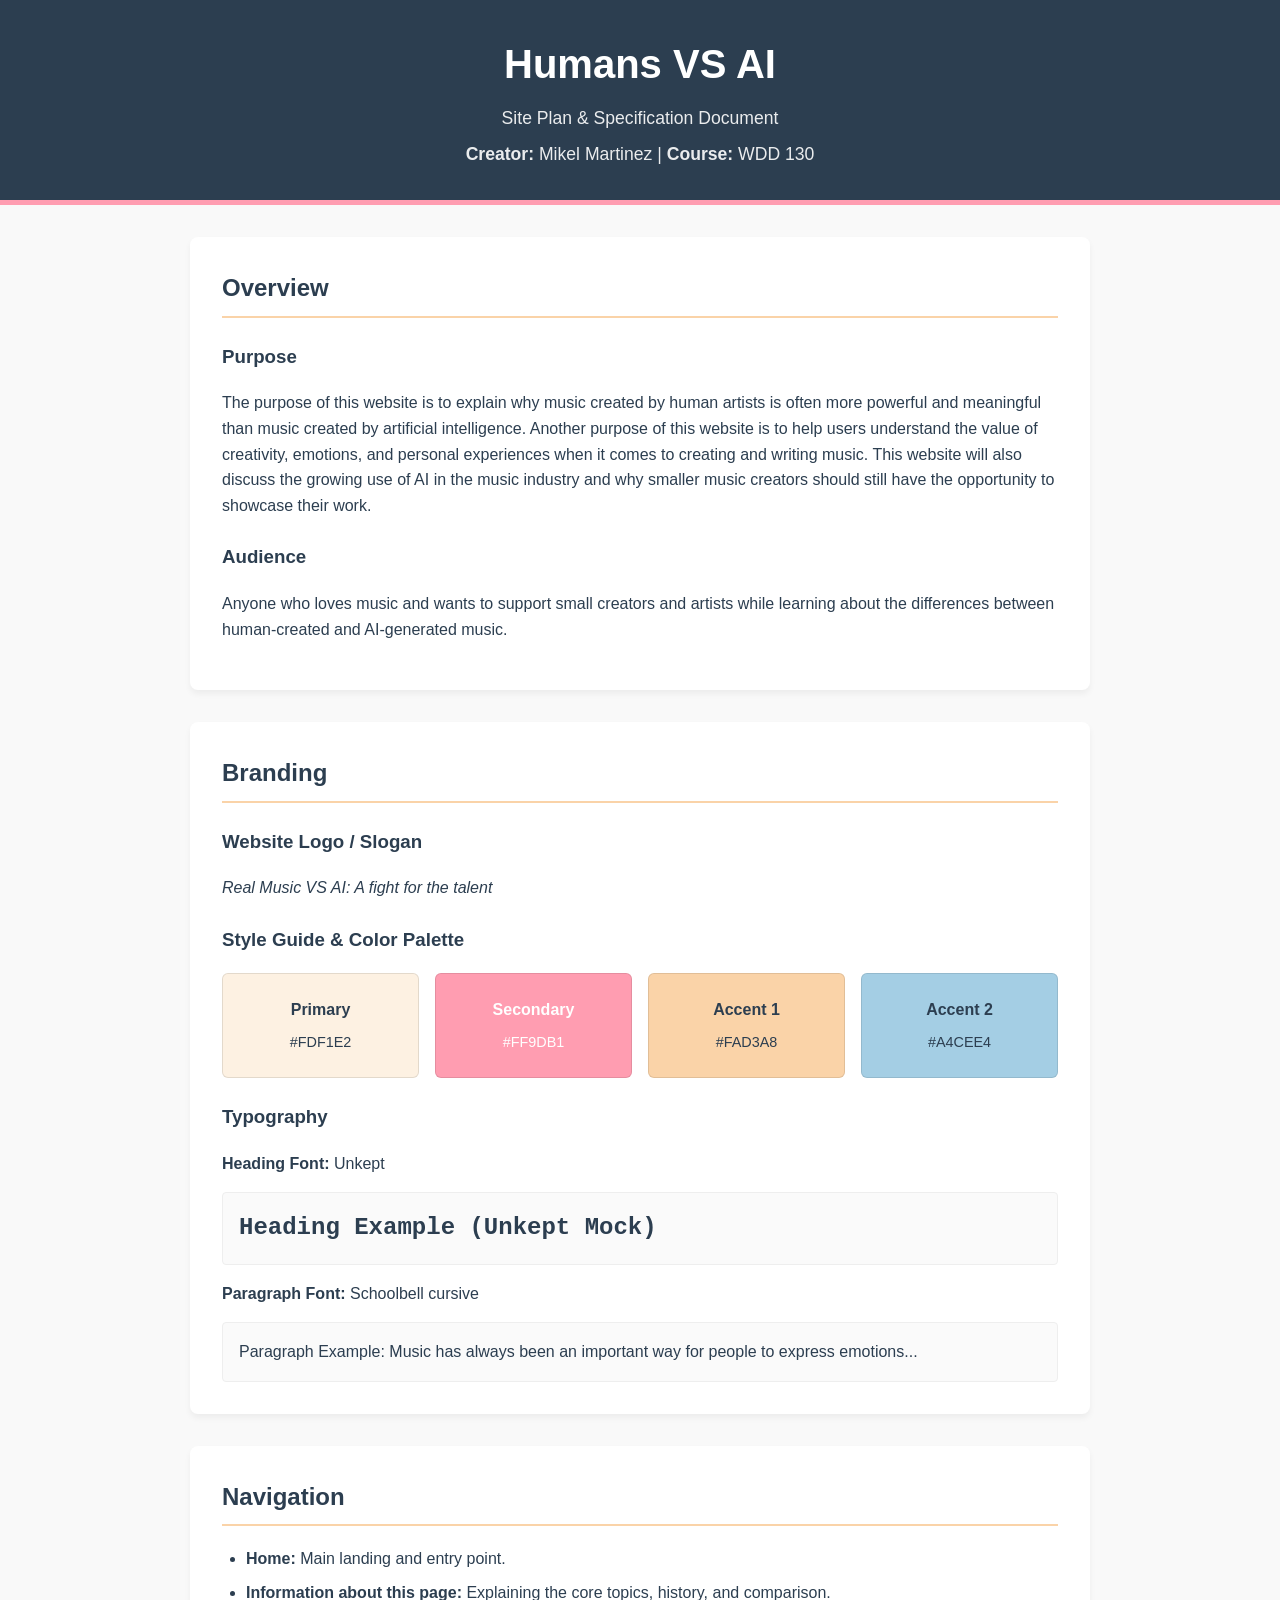
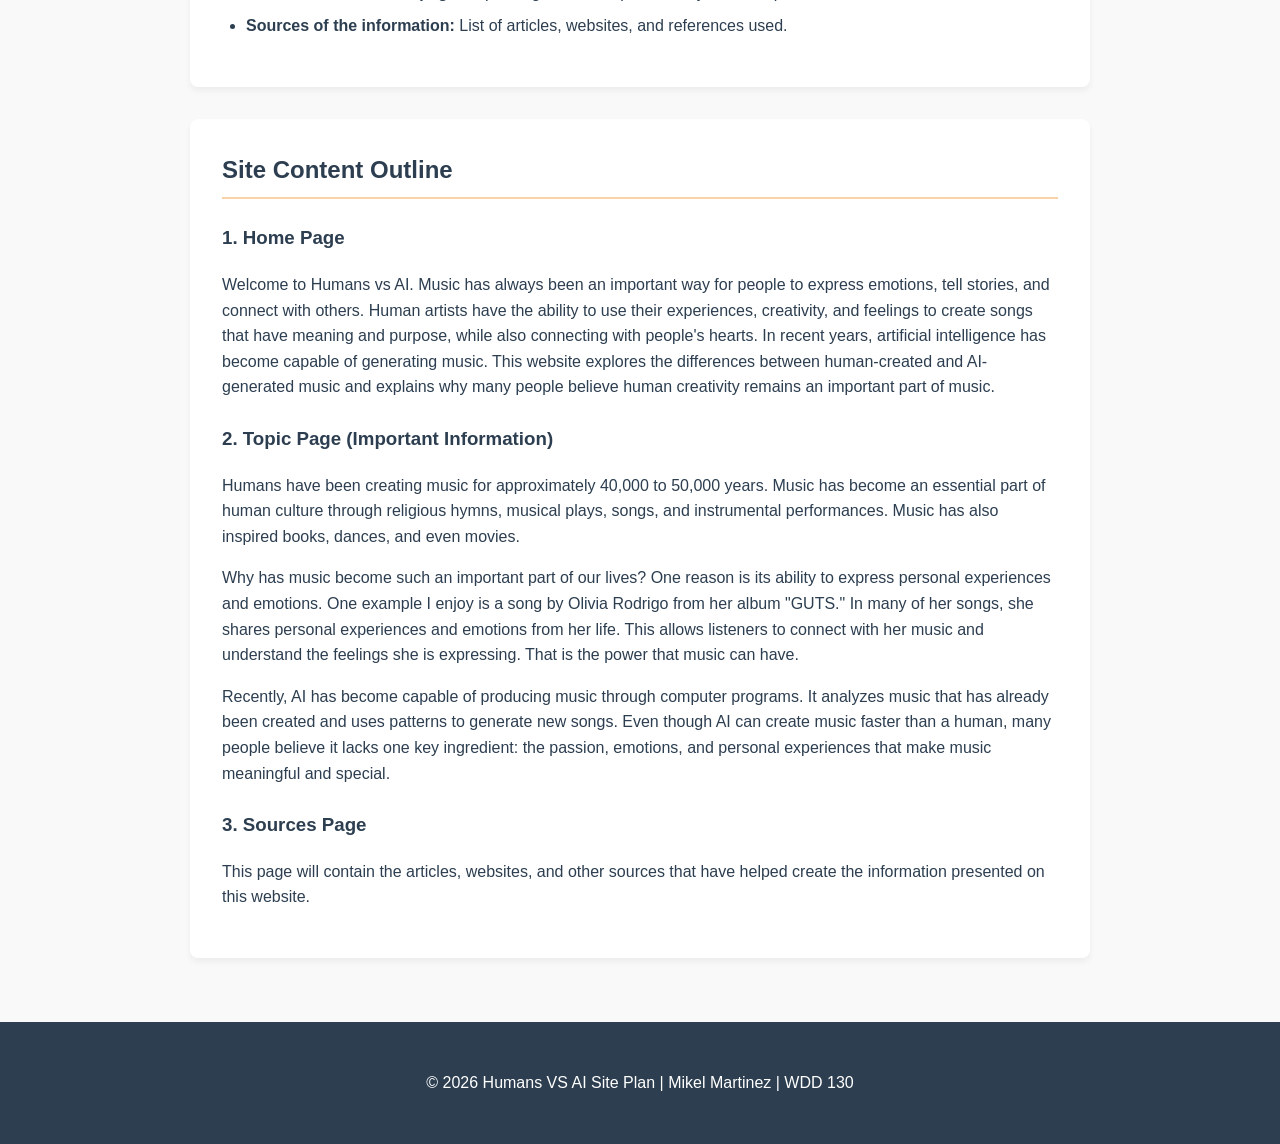
==== index.html @ 400ec300 "Create index.html" ====
<!DOCTYPE html>
<html lang="en">
<head>
    <meta charset="UTF-8">
    <meta name="viewport" content="width=device-width, initial-scale=1.0">
    <title>Site Plan: Humans VS AI</title>
    <style>
        :root {
            --primary-color: #FDF1E2;
            --secondary-color: #FF9DB1;
            --accent-1: #FAD3A8;
            --accent-2: #A4CEE4;
            --text-dark: #2c3e50;
            --bg-dark: #121212;
        }

        body {
            font-family: 'Segoe UI', Tahoma, Geneva, Verdana, sans-serif;
            line-height: 1.6;
            color: var(--text-dark);
            background-color: #f9f9f9;
            margin: 0;
            padding: 0;
        }

        header {
            background-color: var(--text-dark);
            color: #ffffff;
            padding: 2rem 1rem;
            text-align: center;
            border-bottom: 5px solid var(--secondary-color);
        }

        header h1 {
            margin: 0;
            font-size: 2.5rem;
        }

        header p {
            margin: 0.5rem 0 0 0;
            font-size: 1.1rem;
            opacity: 0.9;
        }

        .container {
            max-width: 900px;
            margin: 2rem auto;
            padding: 0 1rem;
        }

        section {
            background: #ffffff;
            padding: 2rem;
            margin-bottom: 2rem;
            border-radius: 8px;
            box-shadow: 0 4px 6px rgba(0,0,0,0.05);
        }

        h2 {
            color: var(--text-dark);
            border-bottom: 2px solid var(--accent-1);
            padding-bottom: 0.5rem;
            margin-top: 0;
        }

        h3 {
            color: var(--text-dark);
            margin-top: 1.5rem;
        }

        .color-palette {
            display: grid;
            grid-template-columns: repeat(auto-fit, minmax(150px, 1fr));
            gap: 1rem;
            margin-top: 1rem;
        }

        .color-box {
            padding: 1.5rem;
            text-align: center;
            border-radius: 6px;
            font-weight: bold;
            box-shadow: inset 0 0 0 1px rgba(0,0,0,0.1);
        }

        .color-box span {
            display: block;
            font-size: 0.9rem;
            font-weight: normal;
            margin-top: 0.5rem;
        }

        table {
            width: 100%;
            border-collapse: collapse;
            margin-top: 1rem;
        }

        th, td {
            padding: 0.75rem;
            text-align: left;
            border-bottom: 1px solid #ddd;
        }

        th {
            background-color: #f2f2f2;
        }

        ul {
            padding-left: 1.5rem;
        }

        li {
            margin-bottom: 0.5rem;
        }

        .font-example {
            border: 1px solid #eee;
            padding: 1rem;
            border-radius: 4px;
            background: #fafafa;
            margin-top: 0.5rem;
        }

        footer {
            text-align: center;
            padding: 2rem;
            background-color: var(--text-dark);
            color: #fff;
            margin-top: 4rem;
        }
    </style>
</head>
<body>

    <header>
        <h1>Humans VS AI</h1>
        <p>Site Plan & Specification Document</p>
        <p><strong>Creator:</strong> Mikel Martinez | <strong>Course:</strong> WDD 130</p>
    </header>

    <div class="container">

        <section id="overview">
            <h2>Overview</h2>
            <h3>Purpose</h3>
            <p>The purpose of this website is to explain why music created by human artists is often more powerful and meaningful than music created by artificial intelligence. Another purpose of this website is to help users understand the value of creativity, emotions, and personal experiences when it comes to creating and writing music. This website will also discuss the growing use of AI in the music industry and why smaller music creators should still have the opportunity to showcase their work.</p>
            
            <h3>Audience</h3>
            <p>Anyone who loves music and wants to support small creators and artists while learning about the differences between human-created and AI-generated music.</p>
        </section>

        <section id="branding">
            <h2>Branding</h2>
            <h3>Website Logo / Slogan</h3>
            <p><em>Real Music VS AI: A fight for the talent</em></p>
            
            <h3>Style Guide & Color Palette</h3>
            <div class="color-palette">
                <div class="color-box" style="background-color: #FDF1E2; color: #2c3e50;">
                    Primary
                    <span>#FDF1E2</span>
                </div>
                <div class="color-box" style="background-color: #FF9DB1; color: #fff;">
                    Secondary
                    <span>#FF9DB1</span>
                </div>
                <div class="color-box" style="background-color: #FAD3A8; color: #2c3e50;">
                    Accent 1
                    <span>#FAD3A8</span>
                </div>
                <div class="color-box" style="background-color: #A4CEE4; color: #2c3e50;">
                    Accent 2
                    <span>#A4CEE4</span>
                </div>
            </div>

            <h3>Typography</h3>
            <p><strong>Heading Font:</strong> Unkept</p>
            <div class="font-example" style="font-family: 'Courier New', sans-serif; font-size: 1.5rem; font-weight: bold;">
                Heading Example (Unkept Mock)
            </div>
            <p><strong>Paragraph Font:</strong> Schoolbell cursive</p>
            <div class="font-example" style="font-family: 'Comic Sans MS', cursive, sans-serif;">
                Paragraph Example: Music has always been an important way for people to express emotions...
            </div>
        </section>

        <section id="navigation">
            <h2>Navigation</h2>
            <ul>
                <li><strong>Home:</strong> Main landing and entry point.</li>
                <li><strong>Information about this page:</strong> Explaining the core topics, history, and comparison.</li>
                <li><strong>Sources of the information:</strong> List of articles, websites, and references used.</li>
            </ul>
        </section>

        <section id="content">
            <h2>Site Content Outline</h2>
            
            <h3>1. Home Page</h3>
            <p>Welcome to Humans vs AI. Music has always been an important way for people to express emotions, tell stories, and connect with others. Human artists have the ability to use their experiences, creativity, and feelings to create songs that have meaning and purpose, while also connecting with people's hearts. In recent years, artificial intelligence has become capable of generating music. This website explores the differences between human-created and AI-generated music and explains why many people believe human creativity remains an important part of music.</p>

            <h3>2. Topic Page (Important Information)</h3>
            <p>Humans have been creating music for approximately 40,000 to 50,000 years. Music has become an essential part of human culture through religious hymns, musical plays, songs, and instrumental performances. Music has also inspired books, dances, and even movies.</p>
            <p>Why has music become such an important part of our lives? One reason is its ability to express personal experiences and emotions. One example I enjoy is a song by Olivia Rodrigo from her album "GUTS." In many of her songs, she shares personal experiences and emotions from her life. This allows listeners to connect with her music and understand the feelings she is expressing. That is the power that music can have.</p>
            <p>Recently, AI has become capable of producing music through computer programs. It analyzes music that has already been created and uses patterns to generate new songs. Even though AI can create music faster than a human, many people believe it lacks one key ingredient: the passion, emotions, and personal experiences that make music meaningful and special.</p>

            <h3>3. Sources Page</h3>
            <p>This page will contain the articles, websites, and other sources that have helped create the information presented on this website.</p>
        </section>

    </div>

    <footer>
        <p>&copy; 2026 Humans VS AI Site Plan | Mikel Martinez | WDD 130</p>
    </footer>

</body>
</html>
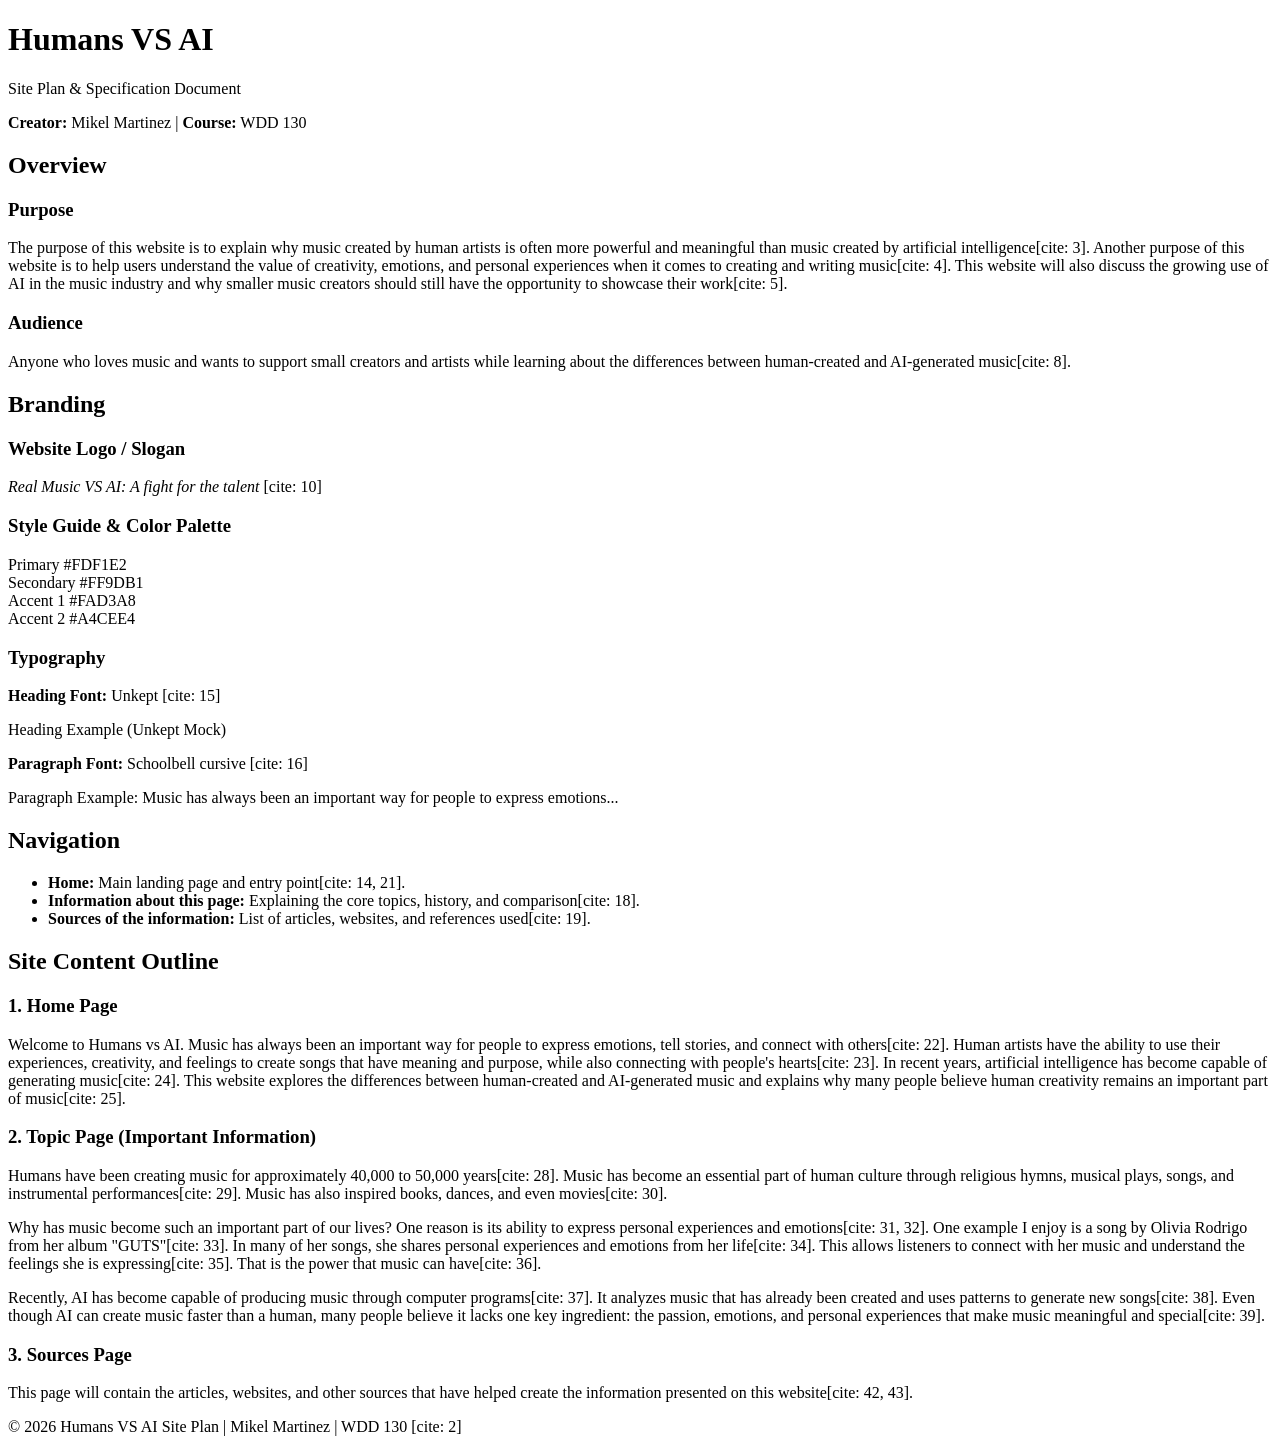
==== commit 52bde4ee: "index.html" ====
--- a/index.html
+++ b/index.html
@@ -4,132 +4,7 @@
     <meta charset="UTF-8">
     <meta name="viewport" content="width=device-width, initial-scale=1.0">
     <title>Site Plan: Humans VS AI</title>
-    <style>
-        :root {
-            --primary-color: #FDF1E2;
-            --secondary-color: #FF9DB1;
-            --accent-1: #FAD3A8;
-            --accent-2: #A4CEE4;
-            --text-dark: #2c3e50;
-            --bg-dark: #121212;
-        }
-
-        body {
-            font-family: 'Segoe UI', Tahoma, Geneva, Verdana, sans-serif;
-            line-height: 1.6;
-            color: var(--text-dark);
-            background-color: #f9f9f9;
-            margin: 0;
-            padding: 0;
-        }
-
-        header {
-            background-color: var(--text-dark);
-            color: #ffffff;
-            padding: 2rem 1rem;
-            text-align: center;
-            border-bottom: 5px solid var(--secondary-color);
-        }
-
-        header h1 {
-            margin: 0;
-            font-size: 2.5rem;
-        }
-
-        header p {
-            margin: 0.5rem 0 0 0;
-            font-size: 1.1rem;
-            opacity: 0.9;
-        }
-
-        .container {
-            max-width: 900px;
-            margin: 2rem auto;
-            padding: 0 1rem;
-        }
-
-        section {
-            background: #ffffff;
-            padding: 2rem;
-            margin-bottom: 2rem;
-            border-radius: 8px;
-            box-shadow: 0 4px 6px rgba(0,0,0,0.05);
-        }
-
-        h2 {
-            color: var(--text-dark);
-            border-bottom: 2px solid var(--accent-1);
-            padding-bottom: 0.5rem;
-            margin-top: 0;
-        }
-
-        h3 {
-            color: var(--text-dark);
-            margin-top: 1.5rem;
-        }
-
-        .color-palette {
-            display: grid;
-            grid-template-columns: repeat(auto-fit, minmax(150px, 1fr));
-            gap: 1rem;
-            margin-top: 1rem;
-        }
-
-        .color-box {
-            padding: 1.5rem;
-            text-align: center;
-            border-radius: 6px;
-            font-weight: bold;
-            box-shadow: inset 0 0 0 1px rgba(0,0,0,0.1);
-        }
-
-        .color-box span {
-            display: block;
-            font-size: 0.9rem;
-            font-weight: normal;
-            margin-top: 0.5rem;
-        }
-
-        table {
-            width: 100%;
-            border-collapse: collapse;
-            margin-top: 1rem;
-        }
-
-        th, td {
-            padding: 0.75rem;
-            text-align: left;
-            border-bottom: 1px solid #ddd;
-        }
-
-        th {
-            background-color: #f2f2f2;
-        }
-
-        ul {
-            padding-left: 1.5rem;
-        }
-
-        li {
-            margin-bottom: 0.5rem;
-        }
-
-        .font-example {
-            border: 1px solid #eee;
-            padding: 1rem;
-            border-radius: 4px;
-            background: #fafafa;
-            margin-top: 0.5rem;
-        }
-
-        footer {
-            text-align: center;
-            padding: 2rem;
-            background-color: var(--text-dark);
-            color: #fff;
-            margin-top: 4rem;
-        }
-    </style>
+    <link rel="stylesheet" href="style.css">
 </head>
 <body>
 
@@ -144,44 +19,44 @@
         <section id="overview">
             <h2>Overview</h2>
             <h3>Purpose</h3>
-            <p>The purpose of this website is to explain why music created by human artists is often more powerful and meaningful than music created by artificial intelligence. Another purpose of this website is to help users understand the value of creativity, emotions, and personal experiences when it comes to creating and writing music. This website will also discuss the growing use of AI in the music industry and why smaller music creators should still have the opportunity to showcase their work.</p>
+            <p>The purpose of this website is to explain why music created by human artists is often more powerful and meaningful than music created by artificial intelligence[cite: 3]. Another purpose of this website is to help users understand the value of creativity, emotions, and personal experiences when it comes to creating and writing music[cite: 4]. This website will also discuss the growing use of AI in the music industry and why smaller music creators should still have the opportunity to showcase their work[cite: 5].</p>
             
             <h3>Audience</h3>
-            <p>Anyone who loves music and wants to support small creators and artists while learning about the differences between human-created and AI-generated music.</p>
+            <p>Anyone who loves music and wants to support small creators and artists while learning about the differences between human-created and AI-generated music[cite: 8].</p>
         </section>
 
         <section id="branding">
             <h2>Branding</h2>
             <h3>Website Logo / Slogan</h3>
-            <p><em>Real Music VS AI: A fight for the talent</em></p>
+            <p><em>Real Music VS AI: A fight for the talent</em> [cite: 10]</p>
             
             <h3>Style Guide & Color Palette</h3>
             <div class="color-palette">
-                <div class="color-box" style="background-color: #FDF1E2; color: #2c3e50;">
+                <div class="color-box primary">
                     Primary
                     <span>#FDF1E2</span>
                 </div>
-                <div class="color-box" style="background-color: #FF9DB1; color: #fff;">
+                <div class="color-box secondary">
                     Secondary
                     <span>#FF9DB1</span>
                 </div>
-                <div class="color-box" style="background-color: #FAD3A8; color: #2c3e50;">
+                <div class="color-box accent-1">
                     Accent 1
                     <span>#FAD3A8</span>
                 </div>
-                <div class="color-box" style="background-color: #A4CEE4; color: #2c3e50;">
+                <div class="color-box accent-2">
                     Accent 2
                     <span>#A4CEE4</span>
                 </div>
             </div>
 
             <h3>Typography</h3>
-            <p><strong>Heading Font:</strong> Unkept</p>
-            <div class="font-example" style="font-family: 'Courier New', sans-serif; font-size: 1.5rem; font-weight: bold;">
+            <p><strong>Heading Font:</strong> Unkept [cite: 15]</p>
+            <div class="font-example heading-mock">
                 Heading Example (Unkept Mock)
             </div>
-            <p><strong>Paragraph Font:</strong> Schoolbell cursive</p>
-            <div class="font-example" style="font-family: 'Comic Sans MS', cursive, sans-serif;">
+            <p><strong>Paragraph Font:</strong> Schoolbell cursive [cite: 16]</p>
+            <div class="font-example paragraph-mock">
                 Paragraph Example: Music has always been an important way for people to express emotions...
             </div>
         </section>
@@ -189,9 +64,9 @@
         <section id="navigation">
             <h2>Navigation</h2>
             <ul>
-                <li><strong>Home:</strong> Main landing and entry point.</li>
-                <li><strong>Information about this page:</strong> Explaining the core topics, history, and comparison.</li>
-                <li><strong>Sources of the information:</strong> List of articles, websites, and references used.</li>
+                <li><strong>Home:</strong> Main landing page and entry point[cite: 14, 21].</li>
+                <li><strong>Information about this page:</strong> Explaining the core topics, history, and comparison[cite: 18].</li>
+                <li><strong>Sources of the information:</strong> List of articles, websites, and references used[cite: 19].</li>
             </ul>
         </section>
 
@@ -199,21 +74,21 @@
             <h2>Site Content Outline</h2>
             
             <h3>1. Home Page</h3>
-            <p>Welcome to Humans vs AI. Music has always been an important way for people to express emotions, tell stories, and connect with others. Human artists have the ability to use their experiences, creativity, and feelings to create songs that have meaning and purpose, while also connecting with people's hearts. In recent years, artificial intelligence has become capable of generating music. This website explores the differences between human-created and AI-generated music and explains why many people believe human creativity remains an important part of music.</p>
+            <p>Welcome to Humans vs AI. Music has always been an important way for people to express emotions, tell stories, and connect with others[cite: 22]. Human artists have the ability to use their experiences, creativity, and feelings to create songs that have meaning and purpose, while also connecting with people's hearts[cite: 23]. In recent years, artificial intelligence has become capable of generating music[cite: 24]. This website explores the differences between human-created and AI-generated music and explains why many people believe human creativity remains an important part of music[cite: 25].</p>
 
             <h3>2. Topic Page (Important Information)</h3>
-            <p>Humans have been creating music for approximately 40,000 to 50,000 years. Music has become an essential part of human culture through religious hymns, musical plays, songs, and instrumental performances. Music has also inspired books, dances, and even movies.</p>
-            <p>Why has music become such an important part of our lives? One reason is its ability to express personal experiences and emotions. One example I enjoy is a song by Olivia Rodrigo from her album "GUTS." In many of her songs, she shares personal experiences and emotions from her life. This allows listeners to connect with her music and understand the feelings she is expressing. That is the power that music can have.</p>
-            <p>Recently, AI has become capable of producing music through computer programs. It analyzes music that has already been created and uses patterns to generate new songs. Even though AI can create music faster than a human, many people believe it lacks one key ingredient: the passion, emotions, and personal experiences that make music meaningful and special.</p>
+            <p>Humans have been creating music for approximately 40,000 to 50,000 years[cite: 28]. Music has become an essential part of human culture through religious hymns, musical plays, songs, and instrumental performances[cite: 29]. Music has also inspired books, dances, and even movies[cite: 30].</p>
+            <p>Why has music become such an important part of our lives? One reason is its ability to express personal experiences and emotions[cite: 31, 32]. One example I enjoy is a song by Olivia Rodrigo from her album "GUTS"[cite: 33]. In many of her songs, she shares personal experiences and emotions from her life[cite: 34]. This allows listeners to connect with her music and understand the feelings she is expressing[cite: 35]. That is the power that music can have[cite: 36].</p>
+            <p>Recently, AI has become capable of producing music through computer programs[cite: 37]. It analyzes music that has already been created and uses patterns to generate new songs[cite: 38]. Even though AI can create music faster than a human, many people believe it lacks one key ingredient: the passion, emotions, and personal experiences that make music meaningful and special[cite: 39].</p>
 
             <h3>3. Sources Page</h3>
-            <p>This page will contain the articles, websites, and other sources that have helped create the information presented on this website.</p>
+            <p>This page will contain the articles, websites, and other sources that have helped create the information presented on this website[cite: 42, 43].</p>
         </section>
 
     </div>
 
     <footer>
-        <p>&copy; 2026 Humans VS AI Site Plan | Mikel Martinez | WDD 130</p>
+        <p>&copy; 2026 Humans VS AI Site Plan | Mikel Martinez | WDD 130 [cite: 2]</p>
     </footer>
 
 </body>
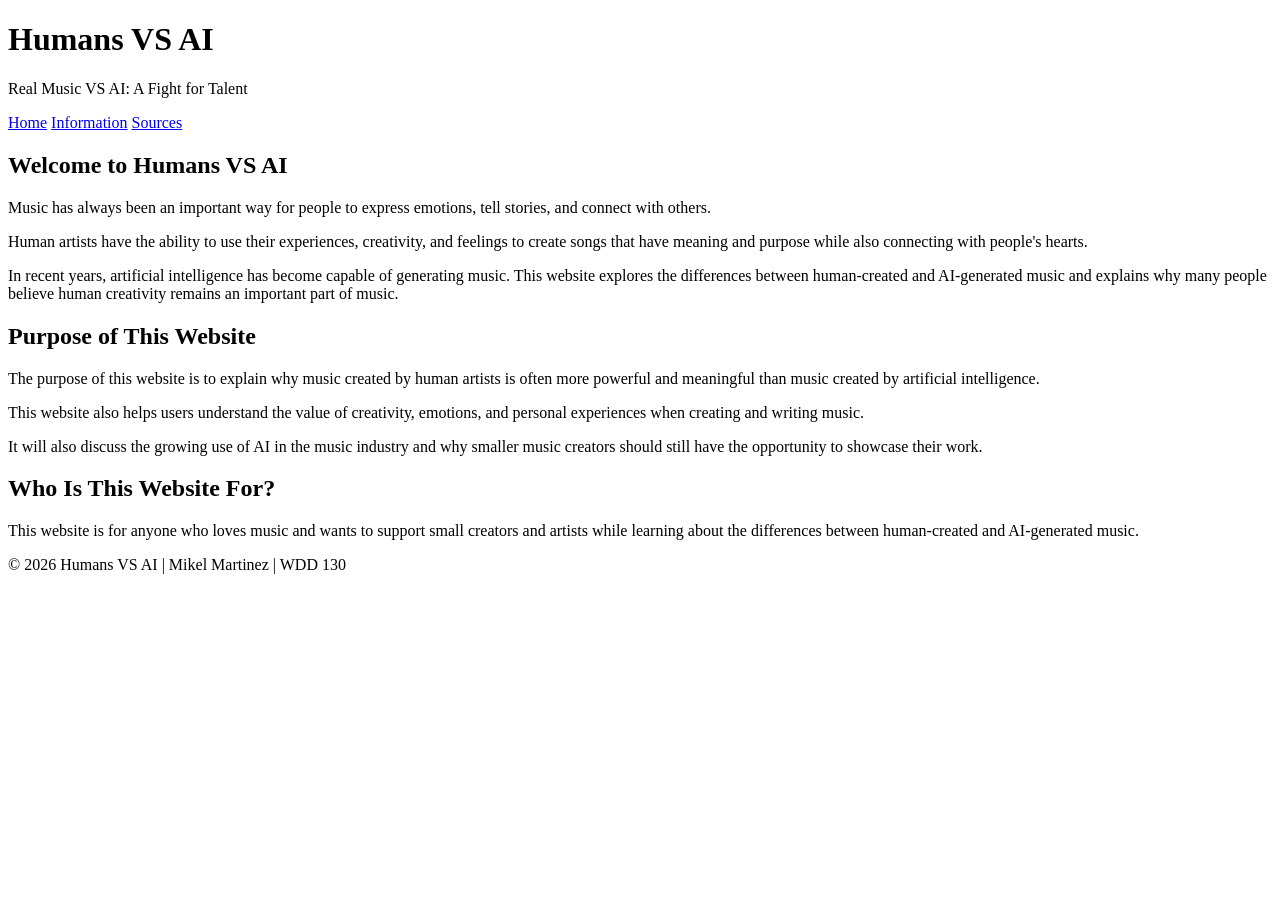
==== commit 5aeda0bc: "Revise HTML structure and update metadata Updated the website's title, added meta description and au" ====
--- a/index.html
+++ b/index.html
@@ -3,92 +3,95 @@
 <head>
     <meta charset="UTF-8">
     <meta name="viewport" content="width=device-width, initial-scale=1.0">
-    <title>Site Plan: Humans VS AI</title>
-    <link rel="stylesheet" href="style.css">
+
+    <meta
+        name="description"
+        content="Humans vs AI explores the differences between human-created and AI-generated music."
+    >
+
+    <meta name="author" content="Mikel Martinez">
+
+    <title>Home | Humans VS AI</title>
+
+    <link rel="stylesheet" href="style3.css">
 </head>
+
 <body>
 
     <header>
         <h1>Humans VS AI</h1>
-        <p>Site Plan & Specification Document</p>
-        <p><strong>Creator:</strong> Mikel Martinez | <strong>Course:</strong> WDD 130</p>
+        <p>Real Music VS AI: A Fight for Talent</p>
+
+        <nav>
+            <a href="index.html">Home</a>
+            <a href="information.html">Information</a>
+            <a href="sources.html">Sources</a>
+        </nav>
     </header>
 
-    <div class="container">
+    <main class="container">
 
-        <section id="overview">
-            <h2>Overview</h2>
-            <h3>Purpose</h3>
-            <p>The purpose of this website is to explain why music created by human artists is often more powerful and meaningful than music created by artificial intelligence[cite: 3]. Another purpose of this website is to help users understand the value of creativity, emotions, and personal experiences when it comes to creating and writing music[cite: 4]. This website will also discuss the growing use of AI in the music industry and why smaller music creators should still have the opportunity to showcase their work[cite: 5].</p>
-            
-            <h3>Audience</h3>
-            <p>Anyone who loves music and wants to support small creators and artists while learning about the differences between human-created and AI-generated music[cite: 8].</p>
+        <section id="home">
+            <h2>Welcome to Humans VS AI</h2>
+
+            <p>
+                Music has always been an important way for people to express
+                emotions, tell stories, and connect with others.
+            </p>
+
+            <p>
+                Human artists have the ability to use their experiences,
+                creativity, and feelings to create songs that have meaning and
+                purpose while also connecting with people's hearts.
+            </p>
+
+            <p>
+                In recent years, artificial intelligence has become capable of
+                generating music. This website explores the differences
+                between human-created and AI-generated music and explains why
+                many people believe human creativity remains an important part
+                of music.
+            </p>
         </section>
 
-        <section id="branding">
-            <h2>Branding</h2>
-            <h3>Website Logo / Slogan</h3>
-            <p><em>Real Music VS AI: A fight for the talent</em> [cite: 10]</p>
-            
-            <h3>Style Guide & Color Palette</h3>
-            <div class="color-palette">
-                <div class="color-box primary">
-                    Primary
-                    <span>#FDF1E2</span>
-                </div>
-                <div class="color-box secondary">
-                    Secondary
-                    <span>#FF9DB1</span>
-                </div>
-                <div class="color-box accent-1">
-                    Accent 1
-                    <span>#FAD3A8</span>
-                </div>
-                <div class="color-box accent-2">
-                    Accent 2
-                    <span>#A4CEE4</span>
-                </div>
-            </div>
+        <section id="purpose">
+            <h2>Purpose of This Website</h2>
 
-            <h3>Typography</h3>
-            <p><strong>Heading Font:</strong> Unkept [cite: 15]</p>
-            <div class="font-example heading-mock">
-                Heading Example (Unkept Mock)
-            </div>
-            <p><strong>Paragraph Font:</strong> Schoolbell cursive [cite: 16]</p>
-            <div class="font-example paragraph-mock">
-                Paragraph Example: Music has always been an important way for people to express emotions...
-            </div>
+            <p>
+                The purpose of this website is to explain why music created by
+                human artists is often more powerful and meaningful than music
+                created by artificial intelligence.
+            </p>
+
+            <p>
+                This website also helps users understand the value of
+                creativity, emotions, and personal experiences when creating
+                and writing music.
+            </p>
+
+            <p>
+                It will also discuss the growing use of AI in the music
+                industry and why smaller music creators should still have the
+                opportunity to showcase their work.
+            </p>
         </section>
 
-        <section id="navigation">
-            <h2>Navigation</h2>
-            <ul>
-                <li><strong>Home:</strong> Main landing page and entry point[cite: 14, 21].</li>
-                <li><strong>Information about this page:</strong> Explaining the core topics, history, and comparison[cite: 18].</li>
-                <li><strong>Sources of the information:</strong> List of articles, websites, and references used[cite: 19].</li>
-            </ul>
+        <section id="audience">
+            <h2>Who Is This Website For?</h2>
+
+            <p>
+                This website is for anyone who loves music and wants to support
+                small creators and artists while learning about the differences
+                between human-created and AI-generated music.
+            </p>
         </section>
 
-        <section id="content">
-            <h2>Site Content Outline</h2>
-            
-            <h3>1. Home Page</h3>
-            <p>Welcome to Humans vs AI. Music has always been an important way for people to express emotions, tell stories, and connect with others[cite: 22]. Human artists have the ability to use their experiences, creativity, and feelings to create songs that have meaning and purpose, while also connecting with people's hearts[cite: 23]. In recent years, artificial intelligence has become capable of generating music[cite: 24]. This website explores the differences between human-created and AI-generated music and explains why many people believe human creativity remains an important part of music[cite: 25].</p>
-
-            <h3>2. Topic Page (Important Information)</h3>
-            <p>Humans have been creating music for approximately 40,000 to 50,000 years[cite: 28]. Music has become an essential part of human culture through religious hymns, musical plays, songs, and instrumental performances[cite: 29]. Music has also inspired books, dances, and even movies[cite: 30].</p>
-            <p>Why has music become such an important part of our lives? One reason is its ability to express personal experiences and emotions[cite: 31, 32]. One example I enjoy is a song by Olivia Rodrigo from her album "GUTS"[cite: 33]. In many of her songs, she shares personal experiences and emotions from her life[cite: 34]. This allows listeners to connect with her music and understand the feelings she is expressing[cite: 35]. That is the power that music can have[cite: 36].</p>
-            <p>Recently, AI has become capable of producing music through computer programs[cite: 37]. It analyzes music that has already been created and uses patterns to generate new songs[cite: 38]. Even though AI can create music faster than a human, many people believe it lacks one key ingredient: the passion, emotions, and personal experiences that make music meaningful and special[cite: 39].</p>
-
-            <h3>3. Sources Page</h3>
-            <p>This page will contain the articles, websites, and other sources that have helped create the information presented on this website[cite: 42, 43].</p>
-        </section>
-
-    </div>
+    </main>
 
     <footer>
-        <p>&copy; 2026 Humans VS AI Site Plan | Mikel Martinez | WDD 130 [cite: 2]</p>
+        <p>
+            &copy; 2026 Humans VS AI | Mikel Martinez | WDD 130
+        </p>
     </footer>
 
 </body>
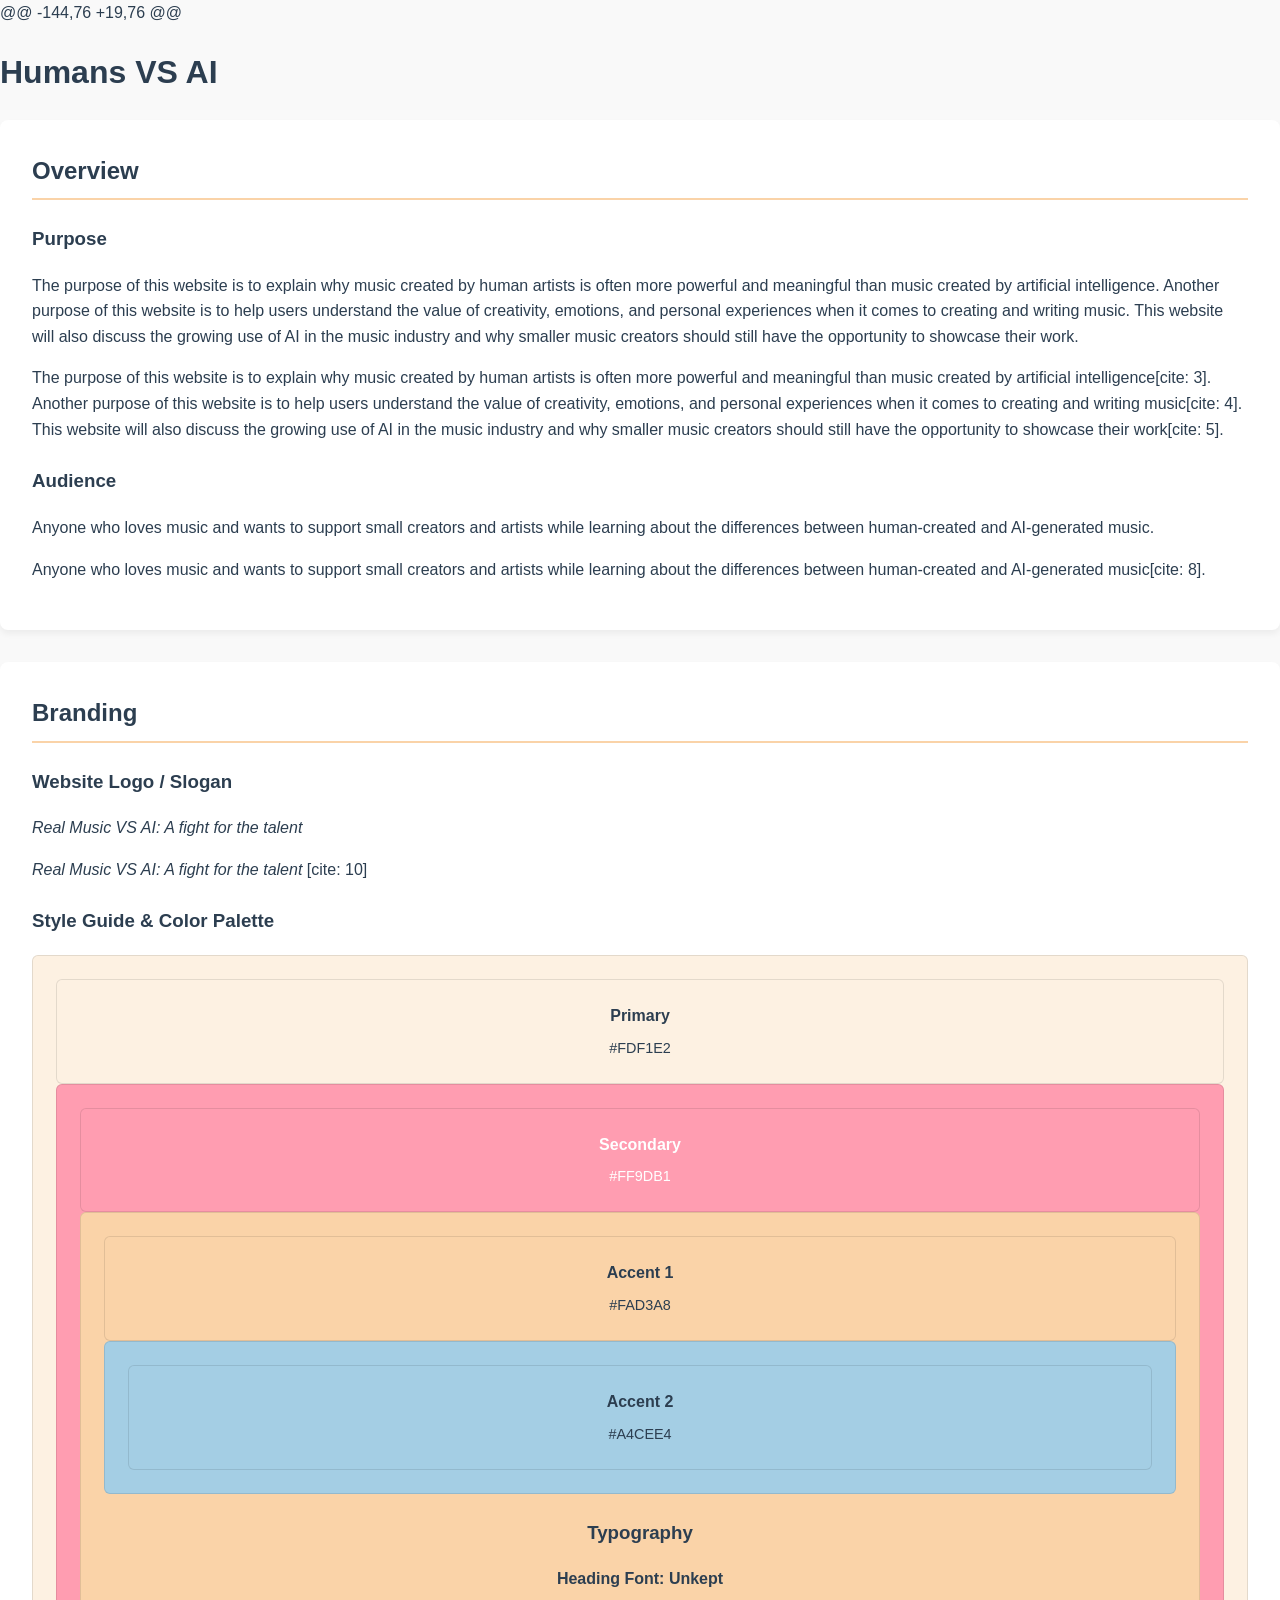
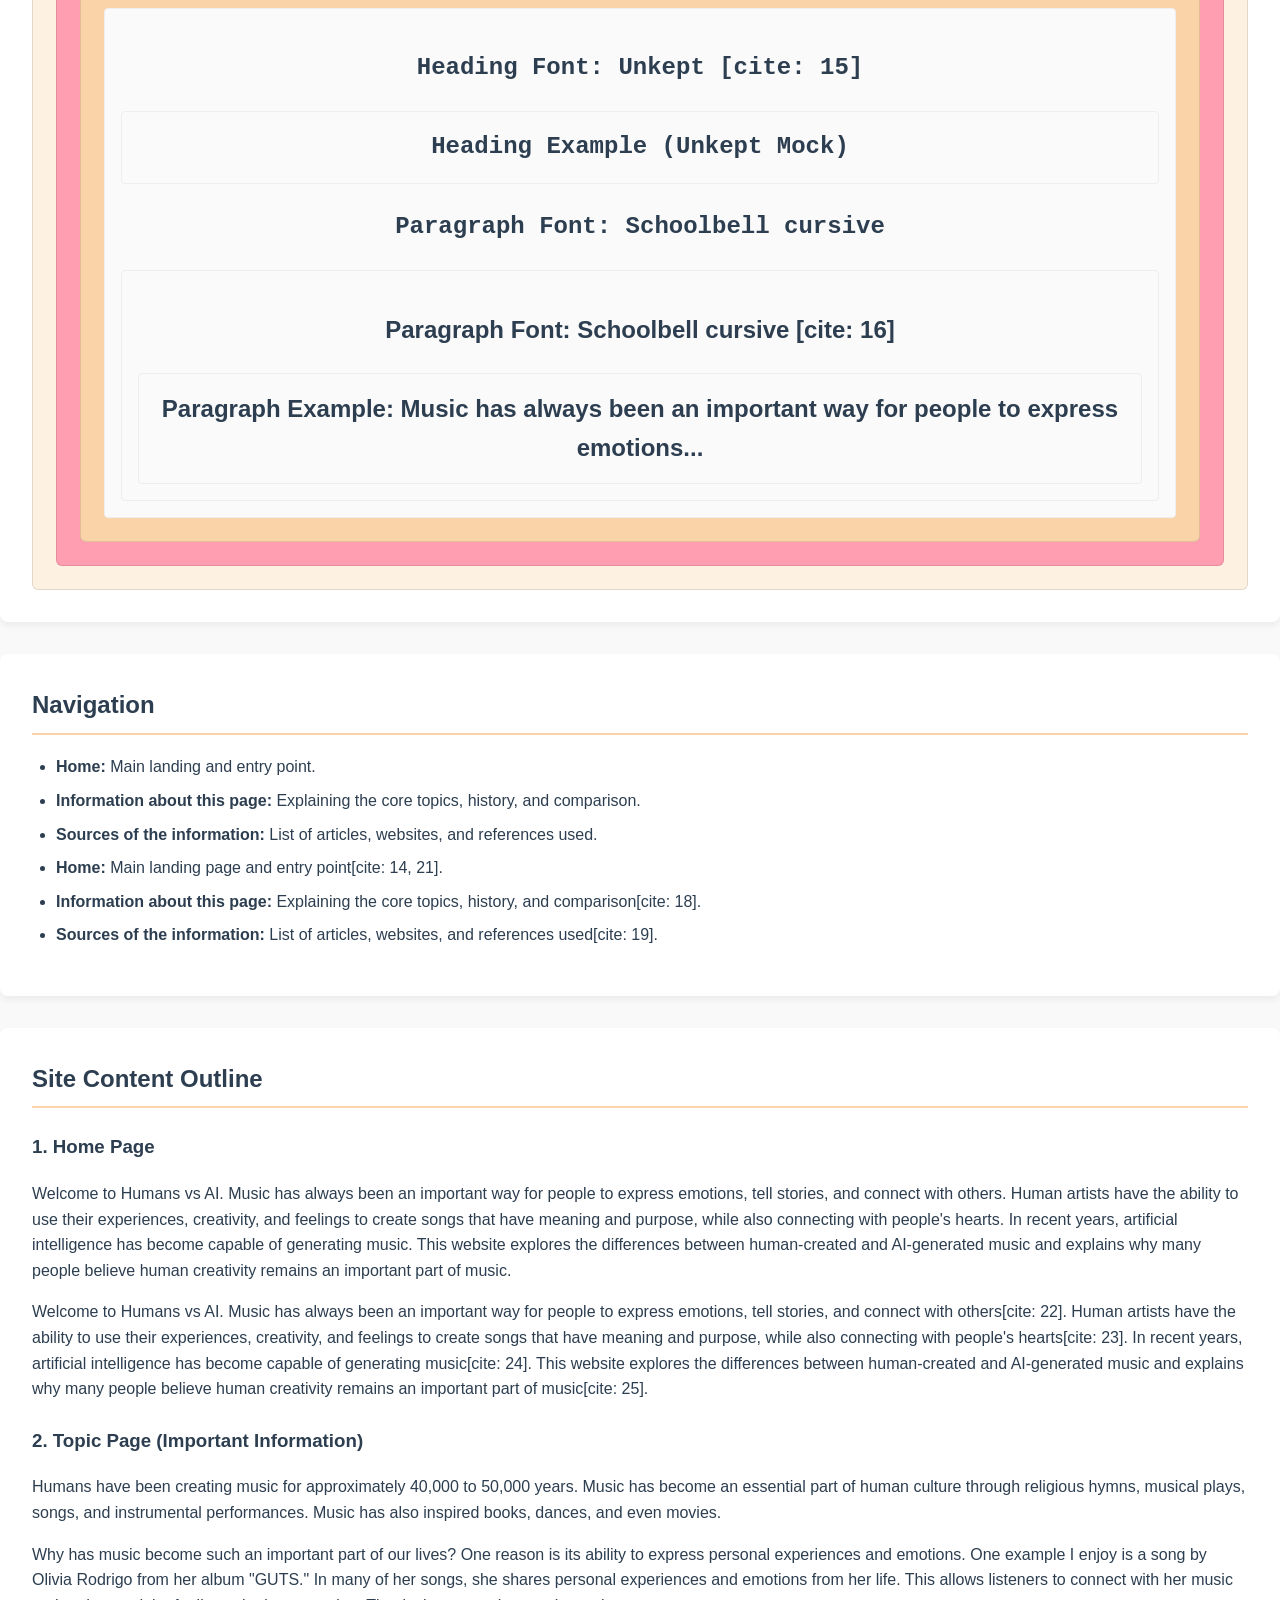
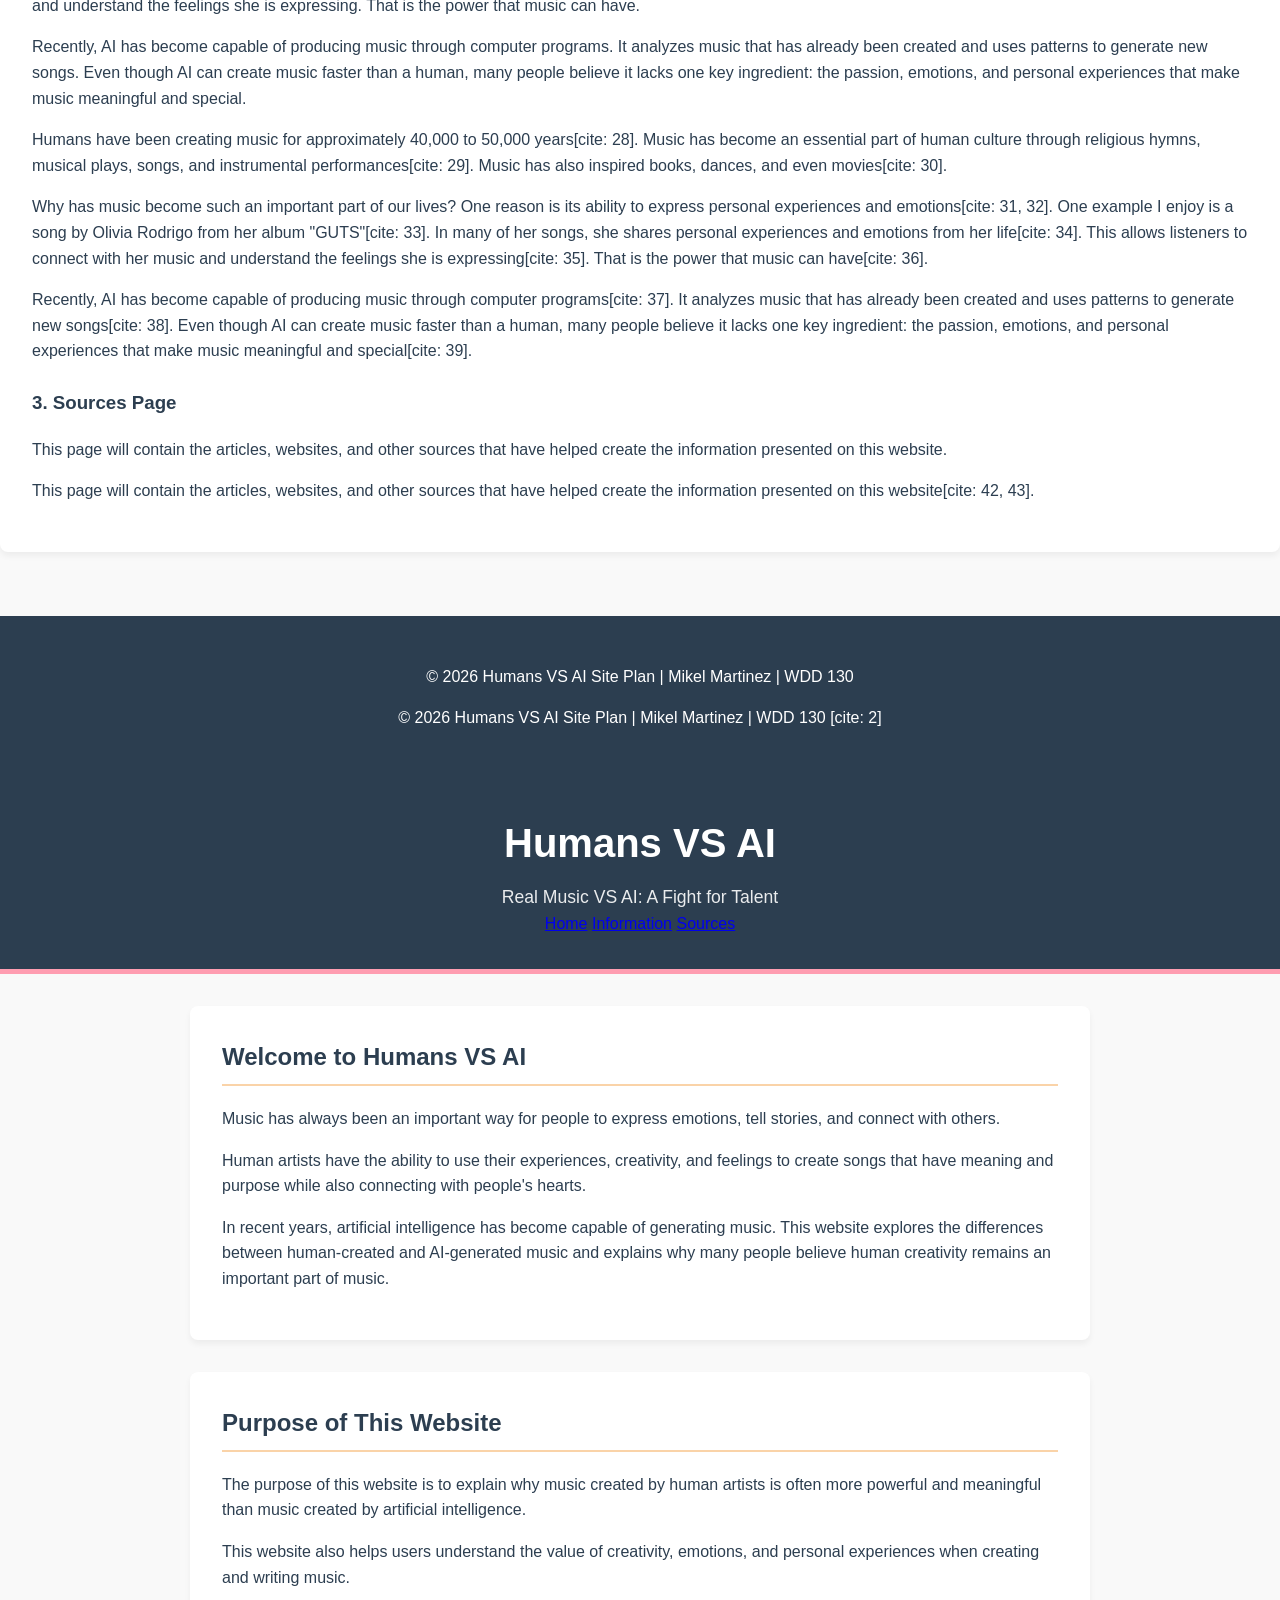
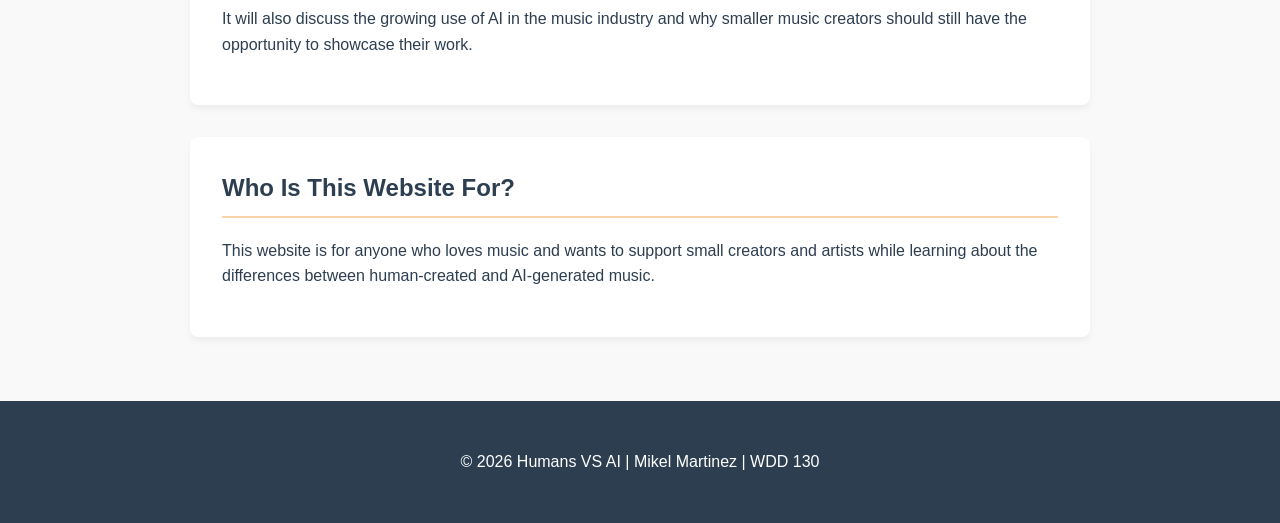
==== commit 721c6f80: "Enhance index.html with responsive design and content updates Added viewport meta tag, title, and CS" ====
--- a/index.html
+++ b/index.html
@@ -2,7 +2,236 @@
 <html lang="en">
 <head>
     <meta charset="UTF-8">
+    <meta name="viewport" content="width=device-width, initial-scale=1.0"> <meta charset="UTF-8">
     <meta name="viewport" content="width=device-width, initial-scale=1.0">
+    <title>Site Plan: Humans VS AI</title>
+    <style>
+        :root {
+            --primary-color: #FDF1E2;
+            --secondary-color: #FF9DB1;
+            --accent-1: #FAD3A8;
+            --accent-2: #A4CEE4;
+            --text-dark: #2c3e50;
+            --bg-dark: #121212;
+        }
+
+        body {
+            font-family: 'Segoe UI', Tahoma, Geneva, Verdana, sans-serif;
+            line-height: 1.6;
+            color: var(--text-dark);
+            background-color: #f9f9f9;
+            margin: 0;
+            padding: 0;
+        }
+
+        header {
+            background-color: var(--text-dark);
+            color: #ffffff;
+            padding: 2rem 1rem;
+            text-align: center;
+            border-bottom: 5px solid var(--secondary-color);
+        }
+
+        header h1 {
+            margin: 0;
+            font-size: 2.5rem;
+        }
+
+        header p {
+            margin: 0.5rem 0 0 0;
+            font-size: 1.1rem;
+            opacity: 0.9;
+        }
+
+        .container {
+            max-width: 900px;
+            margin: 2rem auto;
+            padding: 0 1rem;
+        }
+
+        section {
+            background: #ffffff;
+            padding: 2rem;
+            margin-bottom: 2rem;
+            border-radius: 8px;
+            box-shadow: 0 4px 6px rgba(0,0,0,0.05);
+        }
+
+        h2 {
+            color: var(--text-dark);
+            border-bottom: 2px solid var(--accent-1);
+            padding-bottom: 0.5rem;
+            margin-top: 0;
+        }
+
+        h3 {
+            color: var(--text-dark);
+            margin-top: 1.5rem;
+        }
+
+        .color-palette {
+            display: grid;
+            grid-template-columns: repeat(auto-fit, minmax(150px, 1fr));
+            gap: 1rem;
+            margin-top: 1rem;
+        }
+
+        .color-box {
+            padding: 1.5rem;
+            text-align: center;
+            border-radius: 6px;
+            font-weight: bold;
+            box-shadow: inset 0 0 0 1px rgba(0,0,0,0.1);
+        }
+
+        .color-box span {
+            display: block;
+            font-size: 0.9rem;
+            font-weight: normal;
+            margin-top: 0.5rem;
+        }
+
+        table {
+            width: 100%;
+            border-collapse: collapse;
+            margin-top: 1rem;
+        }
+
+        th, td {
+            padding: 0.75rem;
+            text-align: left;
+            border-bottom: 1px solid #ddd;
+        }
+
+        th {
+            background-color: #f2f2f2;
+        }
+
+        ul {
+            padding-left: 1.5rem;
+        }
+
+        li {
+            margin-bottom: 0.5rem;
+        }
+
+        .font-example {
+            border: 1px solid #eee;
+            padding: 1rem;
+            border-radius: 4px;
+            background: #fafafa;
+            margin-top: 0.5rem;
+        }
+
+        footer {
+            text-align: center;
+            padding: 2rem;
+            background-color: var(--text-dark);
+            color: #fff;
+            margin-top: 4rem;
+        }
+    </style>
+    <link rel="stylesheet" href="style.css">
+</head>
+<body>
+
+@@ -144,76 +19,76 @@ <h1>Humans VS AI</h1>
+        <section id="overview">
+            <h2>Overview</h2>
+            <h3>Purpose</h3>
+            <p>The purpose of this website is to explain why music created by human artists is often more powerful and meaningful than music created by artificial intelligence. Another purpose of this website is to help users understand the value of creativity, emotions, and personal experiences when it comes to creating and writing music. This website will also discuss the growing use of AI in the music industry and why smaller music creators should still have the opportunity to showcase their work.</p>
+            <p>The purpose of this website is to explain why music created by human artists is often more powerful and meaningful than music created by artificial intelligence[cite: 3]. Another purpose of this website is to help users understand the value of creativity, emotions, and personal experiences when it comes to creating and writing music[cite: 4]. This website will also discuss the growing use of AI in the music industry and why smaller music creators should still have the opportunity to showcase their work[cite: 5].</p>
+
+            <h3>Audience</h3>
+            <p>Anyone who loves music and wants to support small creators and artists while learning about the differences between human-created and AI-generated music.</p>
+            <p>Anyone who loves music and wants to support small creators and artists while learning about the differences between human-created and AI-generated music[cite: 8].</p>
+        </section>
+
+        <section id="branding">
+            <h2>Branding</h2>
+            <h3>Website Logo / Slogan</h3>
+            <p><em>Real Music VS AI: A fight for the talent</em></p>
+            <p><em>Real Music VS AI: A fight for the talent</em> [cite: 10]</p>
+
+            <h3>Style Guide & Color Palette</h3>
+            <div class="color-palette">
+                <div class="color-box" style="background-color: #FDF1E2; color: #2c3e50;">
+                <div class="color-box primary">
+                    Primary
+                    <span>#FDF1E2</span>
+                </div>
+                <div class="color-box" style="background-color: #FF9DB1; color: #fff;">
+                <div class="color-box secondary">
+                    Secondary
+                    <span>#FF9DB1</span>
+                </div>
+                <div class="color-box" style="background-color: #FAD3A8; color: #2c3e50;">
+                <div class="color-box accent-1">
+                    Accent 1
+                    <span>#FAD3A8</span>
+                </div>
+                <div class="color-box" style="background-color: #A4CEE4; color: #2c3e50;">
+                <div class="color-box accent-2">
+                    Accent 2
+                    <span>#A4CEE4</span>
+                </div>
+            </div>
+
+            <h3>Typography</h3>
+            <p><strong>Heading Font:</strong> Unkept</p>
+            <div class="font-example" style="font-family: 'Courier New', sans-serif; font-size: 1.5rem; font-weight: bold;">
+            <p><strong>Heading Font:</strong> Unkept [cite: 15]</p>
+            <div class="font-example heading-mock">
+                Heading Example (Unkept Mock)
+            </div>
+            <p><strong>Paragraph Font:</strong> Schoolbell cursive</p>
+            <div class="font-example" style="font-family: 'Comic Sans MS', cursive, sans-serif;">
+            <p><strong>Paragraph Font:</strong> Schoolbell cursive [cite: 16]</p>
+            <div class="font-example paragraph-mock">
+                Paragraph Example: Music has always been an important way for people to express emotions...
+            </div>
+        </section>
+
+        <section id="navigation">
+            <h2>Navigation</h2>
+            <ul>
+                <li><strong>Home:</strong> Main landing and entry point.</li>
+                <li><strong>Information about this page:</strong> Explaining the core topics, history, and comparison.</li>
+                <li><strong>Sources of the information:</strong> List of articles, websites, and references used.</li>
+                <li><strong>Home:</strong> Main landing page and entry point[cite: 14, 21].</li>
+                <li><strong>Information about this page:</strong> Explaining the core topics, history, and comparison[cite: 18].</li>
+                <li><strong>Sources of the information:</strong> List of articles, websites, and references used[cite: 19].</li>
+            </ul>
+        </section>
+
+        <section id="content">
+            <h2>Site Content Outline</h2>
+
+            <h3>1. Home Page</h3>
+            <p>Welcome to Humans vs AI. Music has always been an important way for people to express emotions, tell stories, and connect with others. Human artists have the ability to use their experiences, creativity, and feelings to create songs that have meaning and purpose, while also connecting with people's hearts. In recent years, artificial intelligence has become capable of generating music. This website explores the differences between human-created and AI-generated music and explains why many people believe human creativity remains an important part of music.</p>
+            <p>Welcome to Humans vs AI. Music has always been an important way for people to express emotions, tell stories, and connect with others[cite: 22]. Human artists have the ability to use their experiences, creativity, and feelings to create songs that have meaning and purpose, while also connecting with people's hearts[cite: 23]. In recent years, artificial intelligence has become capable of generating music[cite: 24]. This website explores the differences between human-created and AI-generated music and explains why many people believe human creativity remains an important part of music[cite: 25].</p>
+
+            <h3>2. Topic Page (Important Information)</h3>
+            <p>Humans have been creating music for approximately 40,000 to 50,000 years. Music has become an essential part of human culture through religious hymns, musical plays, songs, and instrumental performances. Music has also inspired books, dances, and even movies.</p>
+            <p>Why has music become such an important part of our lives? One reason is its ability to express personal experiences and emotions. One example I enjoy is a song by Olivia Rodrigo from her album "GUTS." In many of her songs, she shares personal experiences and emotions from her life. This allows listeners to connect with her music and understand the feelings she is expressing. That is the power that music can have.</p>
+            <p>Recently, AI has become capable of producing music through computer programs. It analyzes music that has already been created and uses patterns to generate new songs. Even though AI can create music faster than a human, many people believe it lacks one key ingredient: the passion, emotions, and personal experiences that make music meaningful and special.</p>
+            <p>Humans have been creating music for approximately 40,000 to 50,000 years[cite: 28]. Music has become an essential part of human culture through religious hymns, musical plays, songs, and instrumental performances[cite: 29]. Music has also inspired books, dances, and even movies[cite: 30].</p>
+            <p>Why has music become such an important part of our lives? One reason is its ability to express personal experiences and emotions[cite: 31, 32]. One example I enjoy is a song by Olivia Rodrigo from her album "GUTS"[cite: 33]. In many of her songs, she shares personal experiences and emotions from her life[cite: 34]. This allows listeners to connect with her music and understand the feelings she is expressing[cite: 35]. That is the power that music can have[cite: 36].</p>
+            <p>Recently, AI has become capable of producing music through computer programs[cite: 37]. It analyzes music that has already been created and uses patterns to generate new songs[cite: 38]. Even though AI can create music faster than a human, many people believe it lacks one key ingredient: the passion, emotions, and personal experiences that make music meaningful and special[cite: 39].</p>
+
+            <h3>3. Sources Page</h3>
+            <p>This page will contain the articles, websites, and other sources that have helped create the information presented on this website.</p>
+            <p>This page will contain the articles, websites, and other sources that have helped create the information presented on this website[cite: 42, 43].</p>
+        </section>
+
+    </div>
+
+    <footer>
+        <p>&copy; 2026 Humans VS AI Site Plan | Mikel Martinez | WDD 130</p>
+        <p>&copy; 2026 Humans VS AI Site Plan | Mikel Martinez | WDD 130 [cite: 2]</p>
+    </footer>
+
+</body>
 
     <meta
         name="description"
